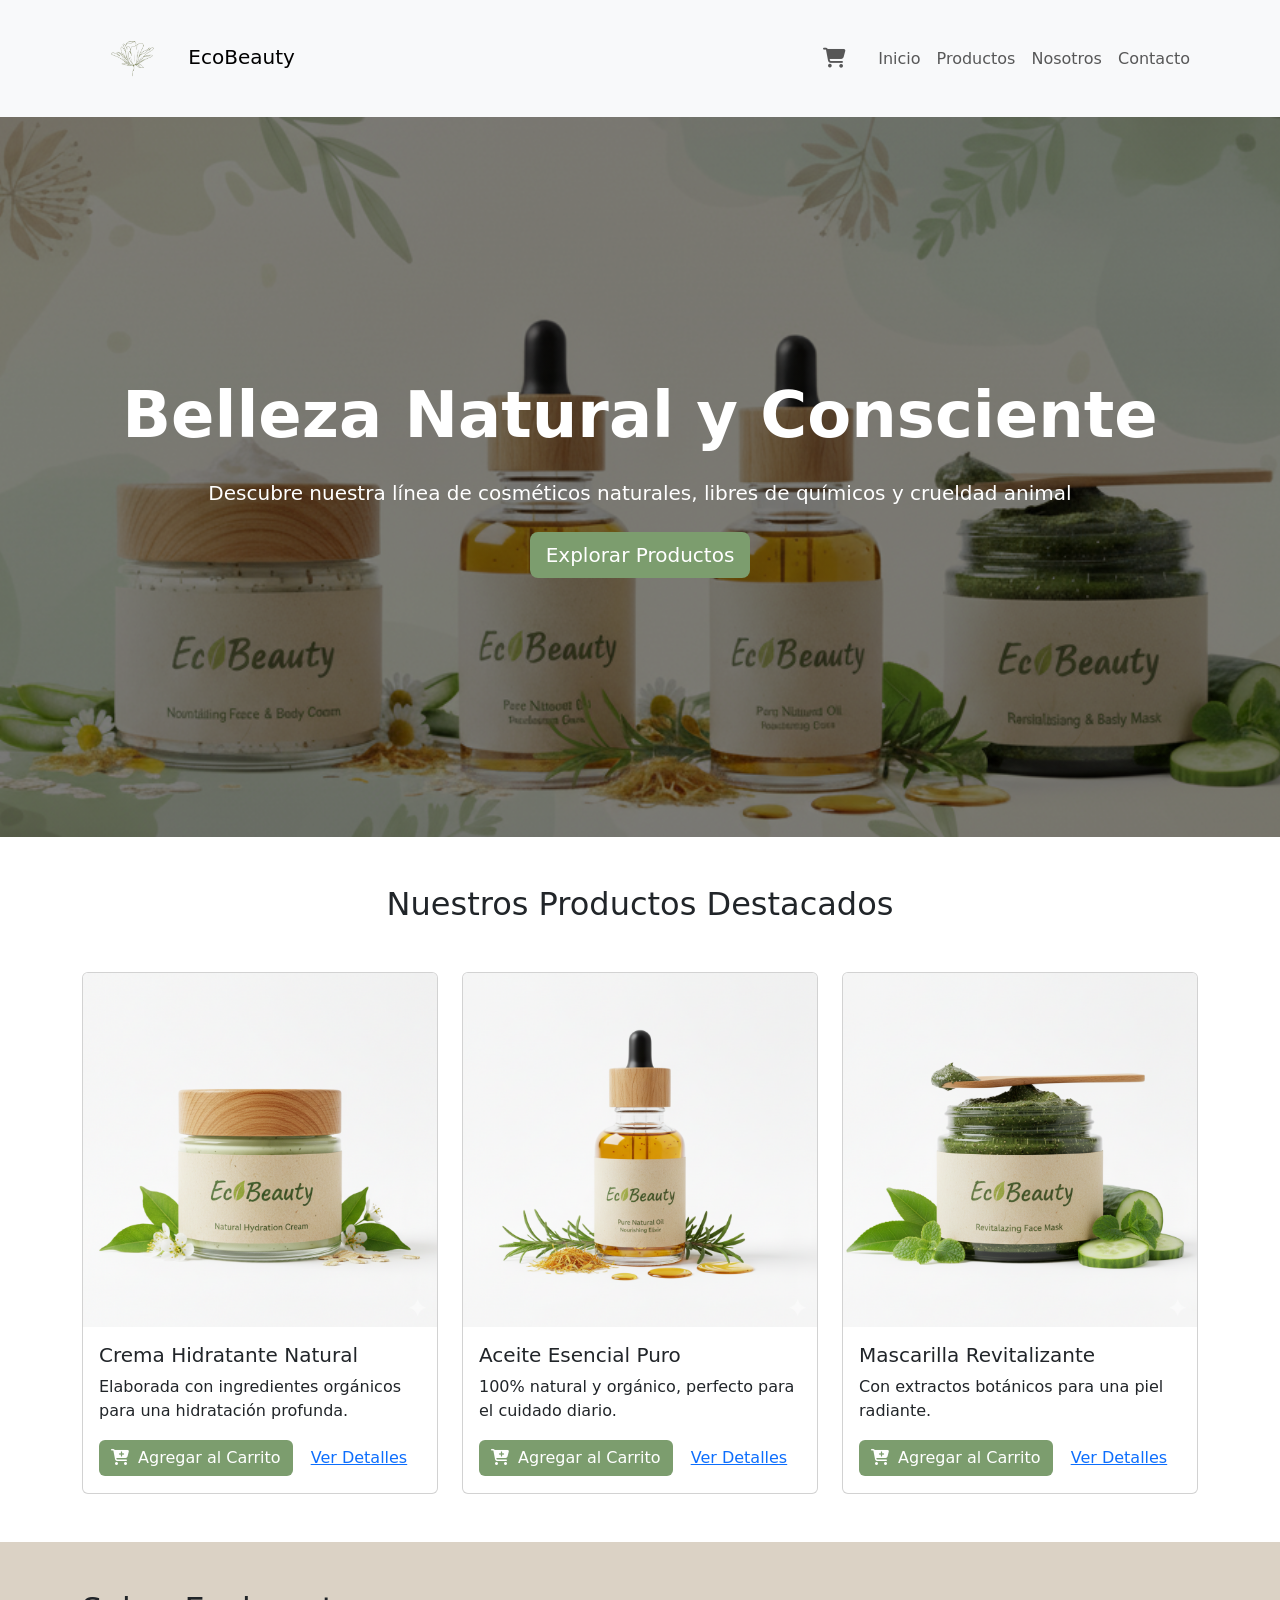
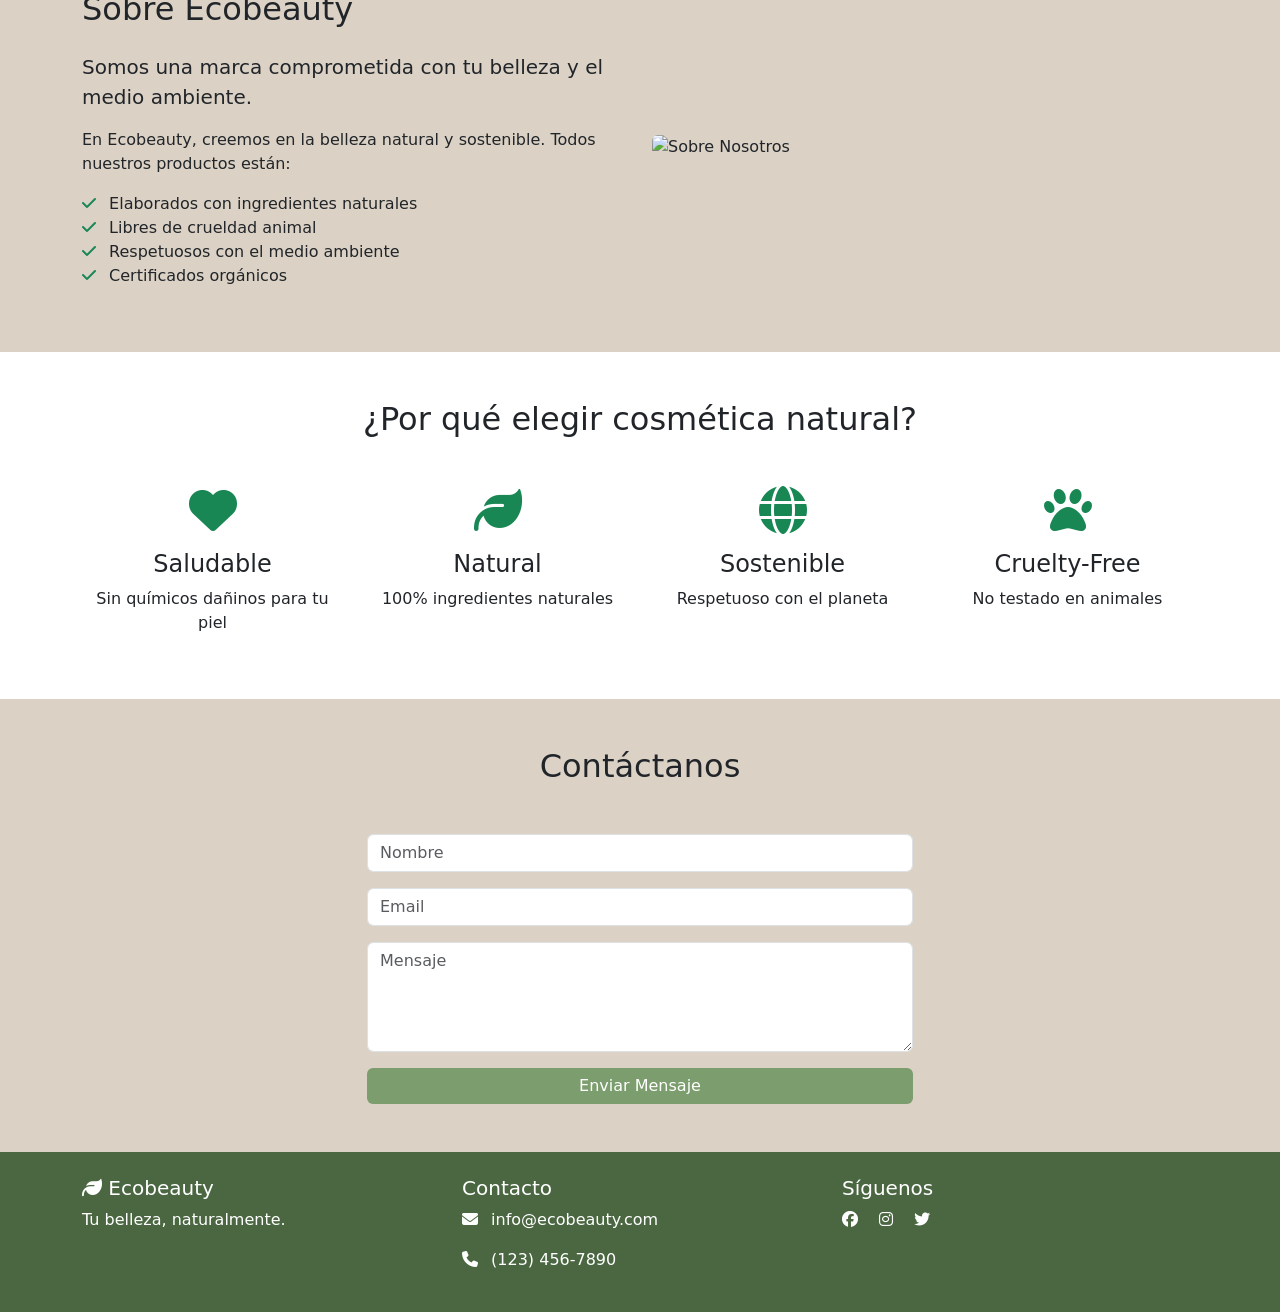
==== index.html @ 17117950 "Add files via upload" ====
<!DOCTYPE html>
<html lang="en">
<head>
    <meta charset="UTF-8">
    <meta name="viewport" content="width=device-width, initial-scale=1.0">
    <title>Ecobeauty - Cosmética Natural</title>
    <link href="https://cdn.jsdelivr.net/npm/bootstrap@5.3.2/dist/css/bootstrap.min.css" rel="stylesheet">
    <link rel="stylesheet" href="https://cdnjs.cloudflare.com/ajax/libs/font-awesome/6.4.2/css/all.min.css">
    <style>
        :root {
            --primary-color: #7C9D6E;
            --secondary-color: #dbd2c5;
            --accent-color: #4A6741;
        }
        
        .hero {
            background: linear-gradient(rgba(0, 0, 0, 0.5), rgba(0, 0, 0, 0.5)), url('Banner-productos.png');
            background-size: cover;
            background-position: center;
            height: 80vh;
            color: white;
        }

        .btn-eco {
            background-color: var(--primary-color);
            color: white;
            border: none;
            transition: all 0.3s;
        }

        .btn-eco:hover {
            background-color: var(--accent-color);
            color: white;
        }

        .feature-card {
            transition: transform 0.3s;
        }

        .feature-card:hover {
            transform: translateY(-10px);
        }

        .eco-bg {
            background-color: var(--secondary-color);
        }

        .footer {
            background-color: var(--accent-color);
            color: white;
        }

        /* Estilo para el Toast de confirmación */
        .toast-custom {
            position: fixed;
            top: 20px;
            right: 20px;
            z-index: 1080; 
        }
    </style>
</head>
<body>
    <div class="toast-container toast-custom">
        <div id="checkoutToast" class="toast align-items-center text-white bg-success border-0" role="alert" aria-live="assertive" aria-atomic="true">
            <div class="d-flex">
                <div class="toast-body">
                    <i class="fas fa-check-circle me-2"></i> ¡Compra Finalizada con Éxito! Gracias por tu pedido.
                </div>
                <button type="button" class="btn-close btn-close-white me-2 m-auto" data-bs-dismiss="toast" aria-label="Close"></button>
            </div>
        </div>
    </div>
    
    <nav class="navbar navbar-expand-lg navbar-light bg-light sticky-top">
        <div class="container">
            <a class="navbar-brand" href="#"><img src="Flor.png" width="100">
                 EcoBeauty
            </a>
            <button class="navbar-toggler" type="button" data-bs-toggle="collapse" data-bs-target="#navbarNav">
                <span class="navbar-toggler-icon"></span>
            </button>
            <div class="collapse navbar-collapse" id="navbarNav">
                <ul class="navbar-nav ms-auto">
                    <li class="nav-item me-3">
                        <a class="nav-link position-relative" href="#" data-bs-toggle="modal" data-bs-target="#cartModal">
                            <i class="fas fa-shopping-cart fa-lg"></i>
                            <span id="cart-count" class="badge rounded-pill bg-danger position-absolute top-0 start-100 translate-middle" style="display: none;">0</span>
                        </a>
                    </li>
                    <li class="nav-item">
                        <a class="nav-link" href="#inicio">Inicio</a>
                    </li>
                    <li class="nav-item">
                        <a class="nav-link" href="#productos">Productos</a>
                    </li>
                    <li class="nav-item">
                        <a class="nav-link" href="#nosotros">Nosotros</a>
                    </li>
                    <li class="nav-item">
                        <a class="nav-link" href="#contacto">Contacto</a>
                    </li>
                </ul>
            </div>
        </div>
    </nav>

    <section class="hero d-flex align-items-center" id="inicio">
        <div class="container text-center">
            <h1 class="display-3 fw-bold mb-4">Belleza Natural y Consciente</h1>
            <p class="lead mb-4">Descubre nuestra línea de cosméticos naturales, libres de químicos y crueldad animal</p>
            <a href="formularyEcobeauty.html"><button class="btn btn-eco btn-lg">Explorar Productos</button></a>
        </div>
    </section>

    <section class="py-5" id="productos">
        <div class="container">
            <h2 class="text-center mb-5">Nuestros Productos Destacados</h2>
            <div class="row g-4">
                
                <div class="col-md-4">
                    <div class="card feature-card h-100">
                        <img src="Crema.png" class="card-img-top" alt="Crema Hidratante Natural">
                        <div class="card-body">
                            <h5 class="card-title">Crema Hidratante Natural</h5>
                            <p class="card-text">Elaborada con ingredientes orgánicos para una hidratación profunda.</p>
                            <button 
                                class="btn btn-eco add-to-cart-btn" 
                                data-id="P001" 
                                data-name="Crema Hidratante Natural" 
                                data-price="25.00"
                            >
                                <i class="fas fa-cart-plus me-1"></i> Agregar al Carrito
                            </button>
                            <a href="detalles_crema.html" class="btn btn-link">Ver Detalles</a>
                        </div>
                    </div>
                </div>
                
                <div class="col-md-4">
                    <div class="card feature-card h-100">
                        <img src="Aceite.png" class="card-img-top" alt="Aceite Esencial Puro">
                        <div class="card-body">
                            <h5 class="card-title">Aceite Esencial Puro</h5>
                            <p class="card-text">100% natural y orgánico, perfecto para el cuidado diario.</p>
                            <button 
                                class="btn btn-eco add-to-cart-btn" 
                                data-id="P002" 
                                data-name="Aceite Esencial Puro" 
                                data-price="18.50"
                            >
                                <i class="fas fa-cart-plus me-1"></i> Agregar al Carrito
                            </button>
                            <a href="detalles_aceite.html" class="btn btn-link">Ver Detalles</a>
                        </div>
                    </div>
                </div>
                
                <div class="col-md-4">
                    <div class="card feature-card h-100">
                        <img src="Mascarilla.png" class="card-img-top" alt="Mascarilla Revitalizante">
                        <div class="card-body">
                            <h5 class="card-title">Mascarilla Revitalizante</h5>
                            <p class="card-text">Con extractos botánicos para una piel radiante.</p>
                            <button 
                                class="btn btn-eco add-to-cart-btn" 
                                data-id="P003" 
                                data-name="Mascarilla Revitalizante" 
                                data-price="32.99"
                            >
                                <i class="fas fa-cart-plus me-1"></i> Agregar al Carrito
                            </button>
                            <a href="detalles_mascarilla.html" class="btn btn-link">Ver Detalles</a>
                        </div>
                    </div>
                </div>
            </div>
        </div>
    </section>

    <section class="py-5 eco-bg" id="nosotros">
        <div class="container">
            <div class="row align-items-center">
                <div class="col-md-6">
                    <h2 class="mb-4">Sobre Ecobeauty</h2>
                    <p class="lead">Somos una marca comprometida con tu belleza y el medio ambiente.</p>
                    <p>En Ecobeauty, creemos en la belleza natural y sostenible. Todos nuestros productos están:</p>
                    <ul class="list-unstyled">
                        <li><i class="fas fa-check text-success me-2"></i> Elaborados con ingredientes naturales</li>
                        <li><i class="fas fa-check text-success me-2"></i> Libres de crueldad animal</li>
                        <li><i class="fas fa-check text-success me-2"></i> Respetuosos con el medio ambiente</li>
                        <li><i class="fas fa-check text-success me-2"></i> Certificados orgánicos</li>
                    </ul>
                </div>
                <div class="col-md-6">
                    <img src="https://images.unsplash.com/photo-1576426863848-c21f53c60b19?auto=format&fit=crop&w=600&q=80" alt="Sobre Nosotros" class="img-fluid rounded">
                </div>
            </div>
        </div>
    </section>

    <section class="py-5">
        <div class="container">
            <h2 class="text-center mb-5">¿Por qué elegir cosmética natural?</h2>
            <div class="row g-4">
                <div class="col-md-3 text-center">
                    <i class="fas fa-heart fa-3x text-success mb-3"></i>
                    <h4>Saludable</h4>
                    <p>Sin químicos dañinos para tu piel</p>
                </div>
                <div class="col-md-3 text-center">
                    <i class="fas fa-leaf fa-3x text-success mb-3"></i>
                    <h4>Natural</h4>
                    <p>100% ingredientes naturales</p>
                </div>
                <div class="col-md-3 text-center">
                    <i class="fas fa-globe fa-3x text-success mb-3"></i>
                    <h4>Sostenible</h4>
                    <p>Respetuoso con el planeta</p>
                </div>
                <div class="col-md-3 text-center">
                    <i class="fas fa-paw fa-3x text-success mb-3"></i>
                    <h4>Cruelty-Free</h4>
                    <p>No testado en animales</p>
                </div>
            </div>
        </div>
    </section>

    <section class="py-5 eco-bg" id="contacto">
        <div class="container">
            <h2 class="text-center mb-5">Contáctanos</h2>
            <div class="row justify-content-center">
                <div class="col-md-6">
                    <form>
                        <div class="mb-3">
                            <input type="text" class="form-control" placeholder="Nombre">
                        </div>
                        <div class="mb-3">
                            <input type="email" class="form-control" placeholder="Email">
                        </div>
                        <div class="mb-3">
                            <textarea class="form-control" rows="4" placeholder="Mensaje"></textarea>
                        </div>
                        <button type="submit" class="btn btn-eco w-100">Enviar Mensaje</button>
                    </form>
                </div>
            </div>
        </div>
    </section>

    <footer class="footer py-4">
        <div class="container">
            <div class="row">
                <div class="col-md-4">
                    <h5><i class="fas fa-leaf"></i> Ecobeauty</h5>
                    <p>Tu belleza, naturalmente.</p>
                </div>
                <div class="col-md-4">
                    <h5>Contacto</h5>
                    <p><i class="fas fa-envelope me-2"></i> info@ecobeauty.com</p>
                    <p><i class="fas fa-phone me-2"></i> (123) 456-7890</p>
                </div>
                <div class="col-md-4">
                    <h5>Síguenos</h5>
                    <div class="social-icons">
                        <a href="#" class="text-white me-3"><i class="fab fa-facebook"></i></a>
                        <a href="#" class="text-white me-3"><i class="fab fa-instagram"></i></a>
                        <a href="#" class="text-white me-3"><i class="fab fa-twitter"></i></a>
                    </div>
                </div>
            </div>
        </div>
    </footer>

    <div class="modal fade" id="cartModal" tabindex="-1" aria-labelledby="cartModalLabel" aria-hidden="true">
        <div class="modal-dialog modal-lg">
            <div class="modal-content">
                <div class="modal-header">
                    <h5 class="modal-title" id="cartModalLabel"><i class="fas fa-shopping-basket me-2"></i> Tu Carrito de Compras</h5>
                    <button type="button" class="btn-close" data-bs-dismiss="modal" aria-label="Close"></button>
                </div>
                <div class="modal-body">
                    <div id="cart-items-container">
                        <p class="text-center text-muted">El carrito está vacío.</p>
                    </div>
                    
                    <h4 class="mt-4 text-end">Total: <span id="cart-total">$0.00</span></h4>
                </div>
                <div class="modal-footer">
                    <button type="button" class="btn btn-secondary" data-bs-dismiss="modal">Seguir Comprando</button>
                    <button type="button" class="btn btn-eco" id="checkout-btn" onclick="checkout()">Finalizar Compra</button>
                </div>
            </div>
        </div>
    </div>

    <script src="https://cdn.jsdelivr.net/npm/bootstrap@5.3.2/dist/js/bootstrap.bundle.min.js"></script>

    <script>
        // La clave de LocalStorage es CLAVE para la sincronización
        const LS_CART_KEY = 'ecobeautyCart';
        
        // --- FUNCIONES CORE DEL CARRITO ---

        function getCart() {
            const cartString = localStorage.getItem(LS_CART_KEY);
            return cartString ? JSON.parse(cartString) : [];
        }

        function saveCart(cart) {
            localStorage.setItem(LS_CART_KEY, JSON.stringify(cart));
        }

        function updateCartCount() {
            const cart = getCart();
            const countElement = document.getElementById('cart-count');
            
            const totalItems = cart.reduce((total, product) => total + product.quantity, 0);
            
            countElement.textContent = totalItems;
            countElement.style.display = totalItems > 0 ? 'inline-block' : 'none';
        }

        function addToCart(product) {
            let cart = getCart();
            const existingProductIndex = cart.findIndex(item => item.id === product.id);

            if (existingProductIndex > -1) {
                cart[existingProductIndex].quantity += 1;
            } else {
                cart.push({ ...product, quantity: 1 });
            }

            saveCart(cart);
            updateCartCount();
        }
        
        function changeQuantity(productId, amount) {
            let cart = getCart();
            const productIndex = cart.findIndex(item => item.id === productId);

            if (productIndex > -1) {
                cart[productIndex].quantity += amount;
                
                if (cart[productIndex].quantity <= 0) {
                    cart.splice(productIndex, 1);
                }
            }
            
            saveCart(cart);
            updateCartCount();
            renderCartItems(); 
        }
        
        function removeFromCart(productId) {
            let cart = getCart();
            cart = cart.filter(item => item.id !== productId);
            
            saveCart(cart);
            updateCartCount();
            renderCartItems();
        }

        function renderCartItems() {
            const cart = getCart();
            const container = document.getElementById('cart-items-container');
            const totalElement = document.getElementById('cart-total');
            const checkoutButton = document.getElementById('checkout-btn');
            
            let totalCost = 0;
            let html = '';

            if (cart.length === 0) {
                html = '<p class="text-center text-muted">El carrito está vacío. ¡Empieza a agregar productos!</p>';
                checkoutButton.disabled = true;
            } else {
                html = '<ul class="list-group">';
                
                cart.forEach(product => {
                    // Asegura que price sea un número antes de multiplicar
                    const price = parseFloat(product.price) || 0;
                    const subtotal = price * product.quantity;
                    totalCost += subtotal;
                    
                    html += `
                        <li class="list-group-item d-flex justify-content-between align-items-center py-3">
                            <div class="d-flex align-items-center w-50">
                                <strong>${product.name}</strong> 
                            </div>

                            <div class="d-flex align-items-center">
                                <div class="btn-group btn-group-sm me-3" role="group">
                                    <button type="button" class="btn btn-outline-secondary" onclick="changeQuantity('${product.id}', -1)">
                                        <i class="fas fa-minus"></i>
                                    </button>
                                    <span class="btn btn-light" style="width: 40px; pointer-events: none;">${product.quantity}</span>
                                    <button type="button" class="btn btn-outline-secondary" onclick="changeQuantity('${product.id}', 1)">
                                        <i class="fas fa-plus"></i>
                                    </button>
                                </div>
                                
                                <div class="text-end me-3">
                                    $${price.toFixed(2)} c/u<br>
                                    <strong>$${subtotal.toFixed(2)}</strong>
                                </div>

                                <button type="button" class="btn btn-danger btn-sm" onclick="removeFromCart('${product.id}')">
                                    <i class="fas fa-trash"></i>
                                </button>
                            </div>
                        </li>
                    `;
                });
                
                html += '</ul>';
                checkoutButton.disabled = false;
            }

            container.innerHTML = html;
            totalElement.textContent = `$${totalCost.toFixed(2)}`;
        }
        
        function checkout() {
            const cart = getCart();
            
            if (cart.length === 0) {
                alert('Tu carrito está vacío. No hay nada que comprar.');
                return;
            }
            
            localStorage.removeItem(LS_CART_KEY);
            updateCartCount();
            
            const cartModalElement = document.getElementById('cartModal');
            const modal = bootstrap.Modal.getInstance(cartModalElement) || new bootstrap.Modal(cartModalElement);
            modal.hide();
            
            const checkoutToast = document.getElementById('checkoutToast');
            const toast = new bootstrap.Toast(checkoutToast);
            toast.show();
        }


        // --- INICIALIZACIÓN Y LISTENERS ---

        document.addEventListener('DOMContentLoaded', () => {
            updateCartCount();

            // Escuchar los clics en los botones "Agregar al Carrito" (solo en index.html)
            const buttons = document.querySelectorAll('.add-to-cart-btn');
            buttons.forEach(button => {
                button.addEventListener('click', () => {
                    const id = button.getAttribute('data-id');
                    const name = button.getAttribute('data-name');
                    // Asegura que el precio sea flotante
                    const price = parseFloat(button.getAttribute('data-price')); 

                    const product = { id, name, price };
                    addToCart(product);
                });
            });

            // Escuchar la apertura del Modal para cargar los productos
            const cartModal = document.getElementById('cartModal');
            if(cartModal) {
                 cartModal.addEventListener('show.bs.modal', renderCartItems);
                 // Inicializa el modal para que pueda ser llamado
                 new bootstrap.Modal(cartModal); 
            }
        });
    </script>
</body>
</html>
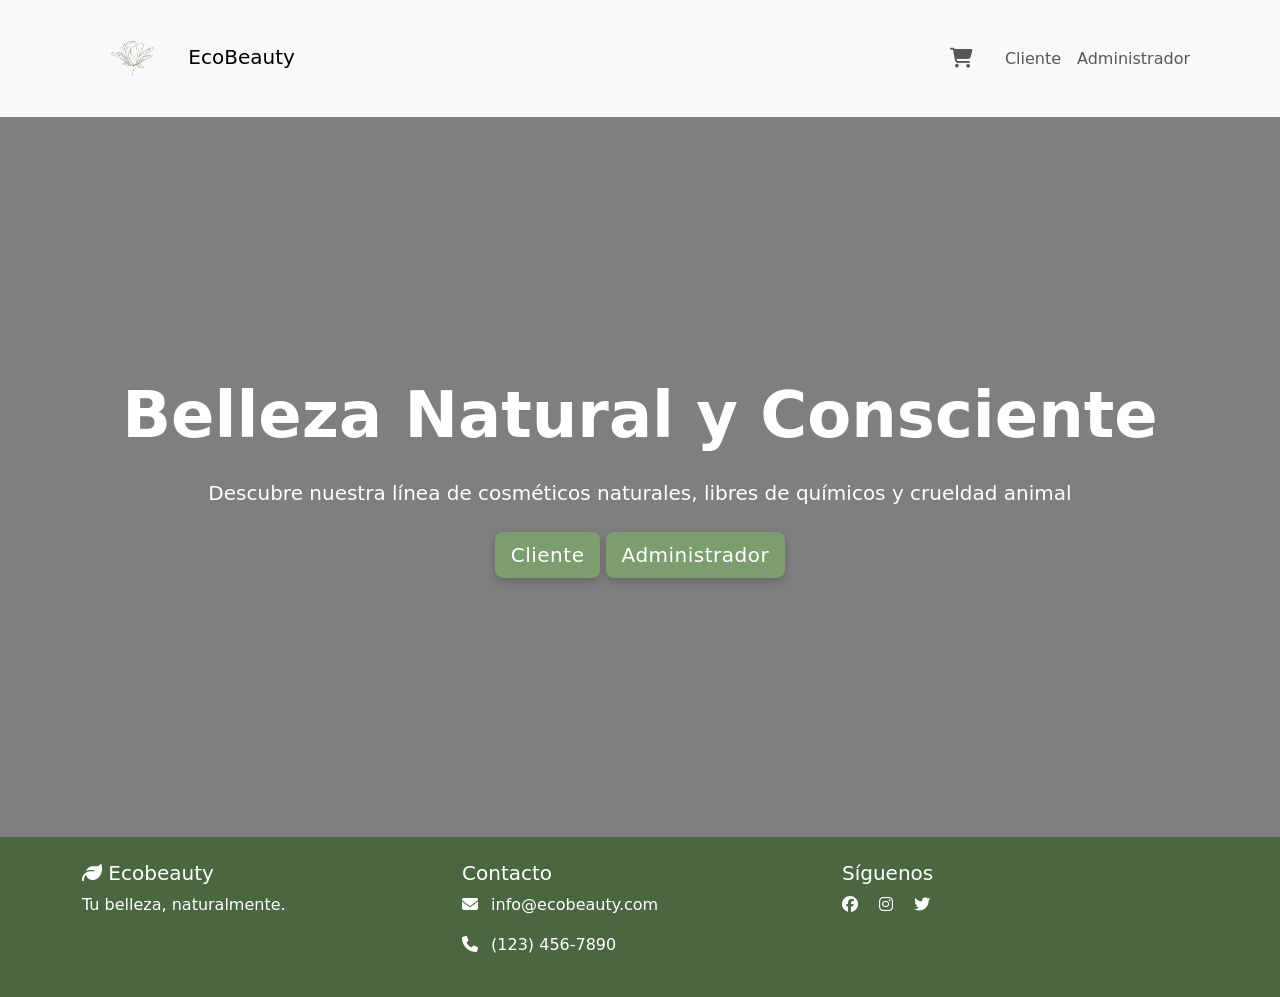
==== commit 860ac915: "Add files via upload" ====
--- a/index.html
+++ b/index.html
@@ -3,7 +3,8 @@
 <head>
     <meta charset="UTF-8">
     <meta name="viewport" content="width=device-width, initial-scale=1.0">
-    <title>Ecobeauty - Cosmética Natural</title>
+    <title>Ecobeauty - Tienda Online</title>
+    <link rel="manifest" href="manifest.json">
     <link href="https://cdn.jsdelivr.net/npm/bootstrap@5.3.2/dist/css/bootstrap.min.css" rel="stylesheet">
     <link rel="stylesheet" href="https://cdnjs.cloudflare.com/ajax/libs/font-awesome/6.4.2/css/all.min.css">
     <style>
@@ -14,23 +15,132 @@
         }
         
         .hero {
-            background: linear-gradient(rgba(0, 0, 0, 0.5), rgba(0, 0, 0, 0.5)), url('Banner-productos.png');
-            background-size: cover;
-            background-position: center;
+            position: relative;
             height: 80vh;
             color: white;
+            display: flex;
+            align-items: center;
+            justify-content: center;
+            overflow: hidden;
+        }
+
+        .hero video {
+            position: absolute;
+            top: 0;
+            left: 0;
+            width: 100%;
+            height: 100%;
+            object-fit: cover;
+            z-index: -1;
+        }
+
+        .hero::before {
+            content: '';
+            position: absolute;
+            top: 0;
+            left: 0;
+            width: 100%;
+            height: 100%;
+            background: rgba(0, 0, 0, 0.5);
+            z-index: 0;
+        }
+
+        .hero > * {
+            z-index: 1;
+        }
+
+        @keyframes pulse {
+            0% {
+                box-shadow: 0 0 0 0 rgba(124, 157, 110, 0.7);
+            }
+            70% {
+                box-shadow: 0 0 0 10px rgba(124, 157, 110, 0);
+            }
+            100% {
+                box-shadow: 0 0 0 0 rgba(124, 157, 110, 0);
+            }
+        }
+
+        @keyframes bounce {
+            0%, 100% {
+                transform: translateY(0);
+            }
+            50% {
+                transform: translateY(-3px);
+            }
         }
 
         .btn-eco {
             background-color: var(--primary-color);
             color: white;
             border: none;
-            transition: all 0.3s;
+            transition: all 0.3s ease;
+            position: relative;
+            overflow: hidden;
+            box-shadow: 0 4px 8px rgba(0, 0, 0, 0.2);
+            font-weight: 500;
+            letter-spacing: 0.5px;
+        }
+
+        .btn-eco::before {
+            content: '';
+            position: absolute;
+            top: 0;
+            left: -100%;
+            width: 100%;
+            height: 100%;
+            background: linear-gradient(90deg, transparent, rgba(255, 255, 255, 0.3), transparent);
+            transition: left 0.5s ease;
+        }
+
+        .btn-eco:hover::before {
+            left: 100%;
         }
 
         .btn-eco:hover {
             background-color: var(--accent-color);
             color: white;
+            transform: translateY(-3px) scale(1.05);
+            box-shadow: 0 8px 16px rgba(0, 0, 0, 0.35), 0 0 20px rgba(124, 157, 110, 0.5);
+            animation: pulse 0.6s ease-out;
+        }
+
+        .btn-eco:active {
+            transform: translateY(-1px) scale(0.98);
+            box-shadow: 0 2px 4px rgba(0, 0, 0, 0.2);
+        }
+
+        .btn {
+            transition: all 0.3s cubic-bezier(0.34, 1.56, 0.64, 1);
+            position: relative;
+            overflow: hidden;
+        }
+
+        .btn::after {
+            content: '';
+            position: absolute;
+            top: 50%;
+            left: 50%;
+            width: 0;
+            height: 0;
+            background: rgba(255, 255, 255, 0.3);
+            border-radius: 50%;
+            transform: translate(-50%, -50%);
+            pointer-events: none;
+        }
+
+        .btn:hover:not(:disabled) {
+            transform: translateY(-2px);
+            letter-spacing: 1px;
+        }
+
+        .btn:active:not(:disabled) {
+            transform: translateY(0);
+            letter-spacing: 0.5px;
+        }
+
+        .btn-secondary:hover:not(:disabled) {
+            box-shadow: 0 6px 12px rgba(0, 0, 0, 0.15);
         }
 
         .feature-card {
@@ -56,6 +166,31 @@
             top: 20px;
             right: 20px;
             z-index: 1080; 
+        }
+
+        /* Efecto de partículas siguiendo el mouse */
+        .particle-cursor {
+            position: fixed;
+            pointer-events: none;
+            top: 0;
+            left: 0;
+            width: 10px;
+            height: 10px;
+            background: radial-gradient(circle at 30% 30%, rgba(124, 157, 110, 0.8), rgba(124, 157, 110, 0.3));
+            border-radius: 50%;
+            box-shadow: 0 0 8px rgba(124, 157, 110, 0.6);
+            animation: particle-fade 1s ease-out forwards;
+        }
+
+        @keyframes particle-fade {
+            0% {
+                transform: translate(0, 0) scale(1);
+                opacity: 1;
+            }
+            100% {
+                transform: translate(var(--tx), var(--ty)) scale(0);
+                opacity: 0;
+            }
         }
     </style>
 </head>
@@ -88,16 +223,9 @@
                         </a>
                     </li>
                     <li class="nav-item">
-                        <a class="nav-link" href="#inicio">Inicio</a>
-                    </li>
-                    <li class="nav-item">
-                        <a class="nav-link" href="#productos">Productos</a>
-                    </li>
-                    <li class="nav-item">
-                        <a class="nav-link" href="#nosotros">Nosotros</a>
-                    </li>
-                    <li class="nav-item">
-                        <a class="nav-link" href="#contacto">Contacto</a>
+                        <li class="nav-item"><a class="nav-link" href="clientes.html">Cliente</a></li>
+                        <a class="nav-link" href="admin.html">Administrador</a>
+                        
                     </li>
                 </ul>
             </div>
@@ -105,146 +233,15 @@
     </nav>
 
     <section class="hero d-flex align-items-center" id="inicio">
+        <video autoplay muted loop playsinline>
+            <source src="animaIndex.mp4" type="video/mp4">
+            Tu navegador no soporta videos HTML5
+        </video>
         <div class="container text-center">
             <h1 class="display-3 fw-bold mb-4">Belleza Natural y Consciente</h1>
             <p class="lead mb-4">Descubre nuestra línea de cosméticos naturales, libres de químicos y crueldad animal</p>
-            <a href="formularyEcobeauty.html"><button class="btn btn-eco btn-lg">Explorar Productos</button></a>
-        </div>
-    </section>
-
-    <section class="py-5" id="productos">
-        <div class="container">
-            <h2 class="text-center mb-5">Nuestros Productos Destacados</h2>
-            <div class="row g-4">
-                
-                <div class="col-md-4">
-                    <div class="card feature-card h-100">
-                        <img src="Crema.png" class="card-img-top" alt="Crema Hidratante Natural">
-                        <div class="card-body">
-                            <h5 class="card-title">Crema Hidratante Natural</h5>
-                            <p class="card-text">Elaborada con ingredientes orgánicos para una hidratación profunda.</p>
-                            <button 
-                                class="btn btn-eco add-to-cart-btn" 
-                                data-id="P001" 
-                                data-name="Crema Hidratante Natural" 
-                                data-price="25.00"
-                            >
-                                <i class="fas fa-cart-plus me-1"></i> Agregar al Carrito
-                            </button>
-                            <a href="detalles_crema.html" class="btn btn-link">Ver Detalles</a>
-                        </div>
-                    </div>
-                </div>
-                
-                <div class="col-md-4">
-                    <div class="card feature-card h-100">
-                        <img src="Aceite.png" class="card-img-top" alt="Aceite Esencial Puro">
-                        <div class="card-body">
-                            <h5 class="card-title">Aceite Esencial Puro</h5>
-                            <p class="card-text">100% natural y orgánico, perfecto para el cuidado diario.</p>
-                            <button 
-                                class="btn btn-eco add-to-cart-btn" 
-                                data-id="P002" 
-                                data-name="Aceite Esencial Puro" 
-                                data-price="18.50"
-                            >
-                                <i class="fas fa-cart-plus me-1"></i> Agregar al Carrito
-                            </button>
-                            <a href="detalles_aceite.html" class="btn btn-link">Ver Detalles</a>
-                        </div>
-                    </div>
-                </div>
-                
-                <div class="col-md-4">
-                    <div class="card feature-card h-100">
-                        <img src="Mascarilla.png" class="card-img-top" alt="Mascarilla Revitalizante">
-                        <div class="card-body">
-                            <h5 class="card-title">Mascarilla Revitalizante</h5>
-                            <p class="card-text">Con extractos botánicos para una piel radiante.</p>
-                            <button 
-                                class="btn btn-eco add-to-cart-btn" 
-                                data-id="P003" 
-                                data-name="Mascarilla Revitalizante" 
-                                data-price="32.99"
-                            >
-                                <i class="fas fa-cart-plus me-1"></i> Agregar al Carrito
-                            </button>
-                            <a href="detalles_mascarilla.html" class="btn btn-link">Ver Detalles</a>
-                        </div>
-                    </div>
-                </div>
-            </div>
-        </div>
-    </section>
-
-    <section class="py-5 eco-bg" id="nosotros">
-        <div class="container">
-            <div class="row align-items-center">
-                <div class="col-md-6">
-                    <h2 class="mb-4">Sobre Ecobeauty</h2>
-                    <p class="lead">Somos una marca comprometida con tu belleza y el medio ambiente.</p>
-                    <p>En Ecobeauty, creemos en la belleza natural y sostenible. Todos nuestros productos están:</p>
-                    <ul class="list-unstyled">
-                        <li><i class="fas fa-check text-success me-2"></i> Elaborados con ingredientes naturales</li>
-                        <li><i class="fas fa-check text-success me-2"></i> Libres de crueldad animal</li>
-                        <li><i class="fas fa-check text-success me-2"></i> Respetuosos con el medio ambiente</li>
-                        <li><i class="fas fa-check text-success me-2"></i> Certificados orgánicos</li>
-                    </ul>
-                </div>
-                <div class="col-md-6">
-                    <img src="https://images.unsplash.com/photo-1576426863848-c21f53c60b19?auto=format&fit=crop&w=600&q=80" alt="Sobre Nosotros" class="img-fluid rounded">
-                </div>
-            </div>
-        </div>
-    </section>
-
-    <section class="py-5">
-        <div class="container">
-            <h2 class="text-center mb-5">¿Por qué elegir cosmética natural?</h2>
-            <div class="row g-4">
-                <div class="col-md-3 text-center">
-                    <i class="fas fa-heart fa-3x text-success mb-3"></i>
-                    <h4>Saludable</h4>
-                    <p>Sin químicos dañinos para tu piel</p>
-                </div>
-                <div class="col-md-3 text-center">
-                    <i class="fas fa-leaf fa-3x text-success mb-3"></i>
-                    <h4>Natural</h4>
-                    <p>100% ingredientes naturales</p>
-                </div>
-                <div class="col-md-3 text-center">
-                    <i class="fas fa-globe fa-3x text-success mb-3"></i>
-                    <h4>Sostenible</h4>
-                    <p>Respetuoso con el planeta</p>
-                </div>
-                <div class="col-md-3 text-center">
-                    <i class="fas fa-paw fa-3x text-success mb-3"></i>
-                    <h4>Cruelty-Free</h4>
-                    <p>No testado en animales</p>
-                </div>
-            </div>
-        </div>
-    </section>
-
-    <section class="py-5 eco-bg" id="contacto">
-        <div class="container">
-            <h2 class="text-center mb-5">Contáctanos</h2>
-            <div class="row justify-content-center">
-                <div class="col-md-6">
-                    <form>
-                        <div class="mb-3">
-                            <input type="text" class="form-control" placeholder="Nombre">
-                        </div>
-                        <div class="mb-3">
-                            <input type="email" class="form-control" placeholder="Email">
-                        </div>
-                        <div class="mb-3">
-                            <textarea class="form-control" rows="4" placeholder="Mensaje"></textarea>
-                        </div>
-                        <button type="submit" class="btn btn-eco w-100">Enviar Mensaje</button>
-                    </form>
-                </div>
-            </div>
+            <a href="clientes.html" class="btn btn-eco btn-lg">Cliente</button></a>
+            <a href="admin.html" class="btn btn-eco btn-lg">Administrador</button></a>
         </div>
     </section>
 
@@ -468,6 +465,56 @@
                  new bootstrap.Modal(cartModal); 
             }
         });
+
+        // Registrar Service Worker para PWA
+        if ('serviceWorker' in navigator) {
+            navigator.serviceWorker.register('./service-worker.js')
+                .then(() => {
+                    console.log('Service Worker registrado');
+                })
+                .catch(error => {
+                    console.log('Error SW:', error);
+                });
+        }
+    </script>
+
+    <script>
+        // Efecto de partículas siguiendo el mouse
+        const particleContainer = document.body;
+        let mouseX = 0;
+        let mouseY = 0;
+
+        document.addEventListener('mousemove', (e) => {
+            mouseX = e.clientX;
+            mouseY = e.clientY;
+
+            // Crear partículas en cada movimiento del mouse
+            createParticle(mouseX, mouseY);
+        });
+
+        function createParticle(x, y) {
+            const particle = document.createElement('div');
+            particle.className = 'particle-cursor';
+            
+            // Dirección aleatoria para las partículas
+            const randomX = (Math.random() - 0.5) * 100;
+            const randomY = (Math.random() - 0.5) * 100;
+            
+            particle.style.setProperty('--tx', randomX + 'px');
+            particle.style.setProperty('--ty', randomY + 'px');
+            particle.style.left = x + 'px';
+            particle.style.top = y + 'px';
+            
+            // Tamaño aleatorio
+            const randomSize = 5 + Math.random() * 10;
+            particle.style.width = randomSize + 'px';
+            particle.style.height = randomSize + 'px';
+            
+            particleContainer.appendChild(particle);
+            
+            // Eliminar la partícula después de la animación
+            setTimeout(() => particle.remove(), 1000);
+        }
     </script>
 </body>
 </html>
